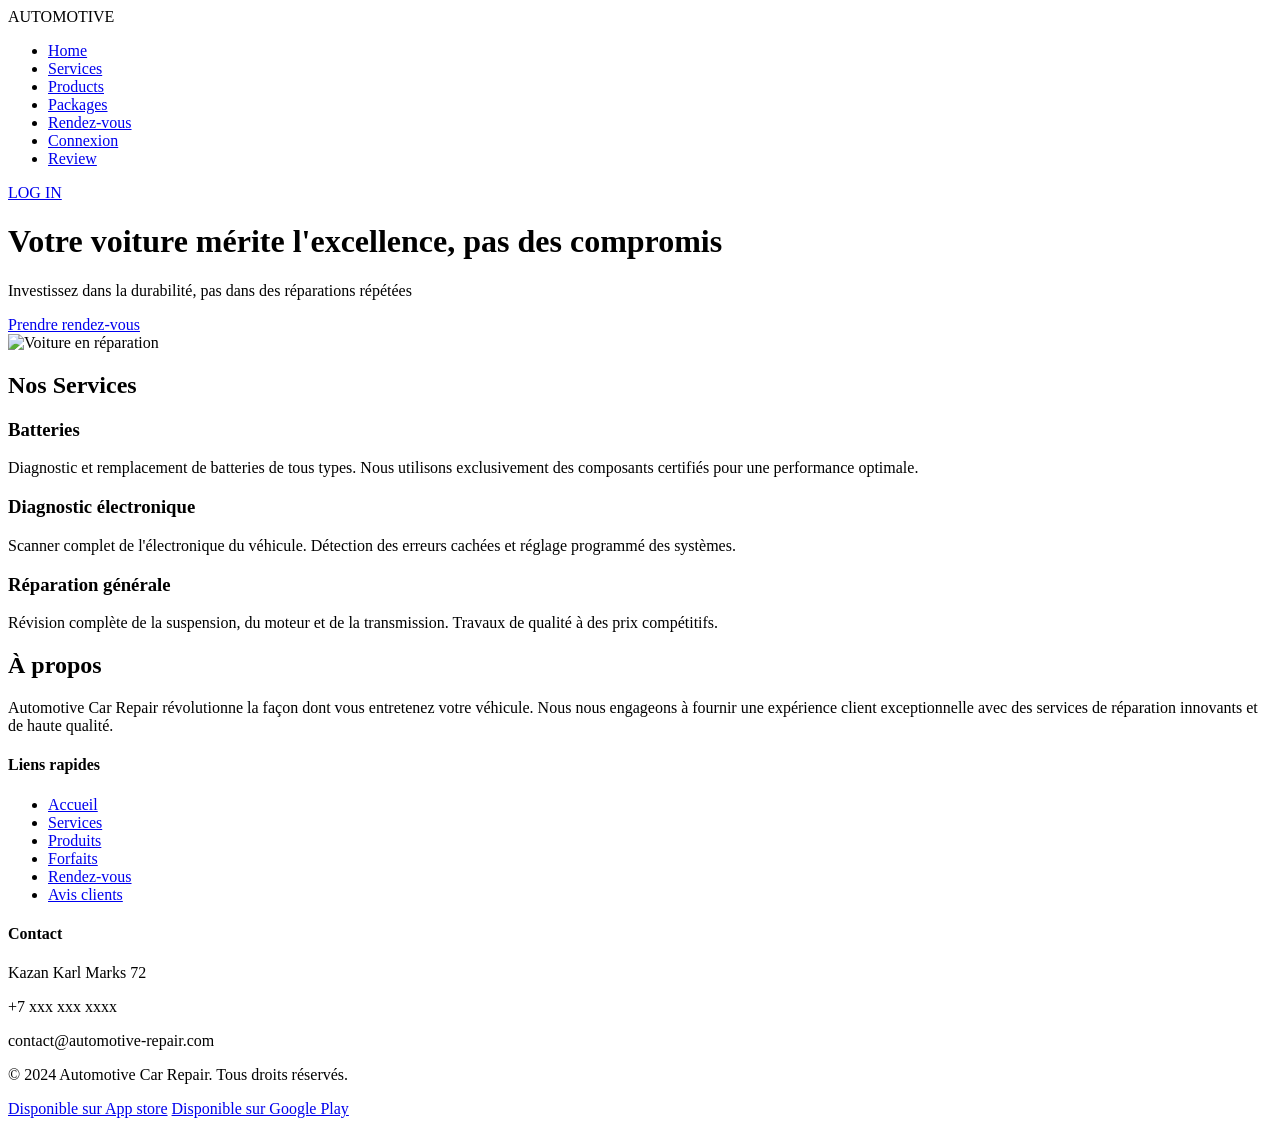
==== full.html @ f5b8f778 "Update full.html" ====
<!DOCTYPE html>
<html lang="fr">
<head>
    <meta charset="UTF-8">
    <meta name="viewport" content="width=device-width, initial-scale=1.0">
    <meta name="description" content="Service de réparation automobile à Kazan - Prise de rendez-vous en ligne">
    <title>Automotive - Car Repair</title>
    <link rel="stylesheet" href="style.css">
     <link rel="icon" type="image/x-icon" href="favicon.ico">
</head>
<body>
    <!-- Navigation -->
    <nav class="navbar">
        <div class="logo">AUTOMOTIVE</div>
        <ul class="nav-links">
            <li><a href="full.html">Home</a></li>
            <li><a href="#services">Services</a></li>
            <li><a href="#products">Products</a></li>
            <li><a href="#packages">Packages</a></li>
            <li><a href="rendezvousfi.html" onclick="checkAuth(event)">Rendez-vous</a></li>
            <li><a href="inscriptionfinal.html">Connexion</a></li>
            <li><a href="#review">Review</a></li>
        </ul>
        <div class="auth-buttons" id="auth-buttons">
            <a href="inscriptionfinal.html" class="btn-login">LOG IN</a>
        </div>
        <div class="user-info" id="user-info" style="display: none;">
            <span id="user-name-display"></span>
            <button onclick="logout()" class="logout-btn">Déconnexion</button>
        </div>
    </nav>

    <!-- Hero Section -->
    <header class="hero">
        <div class="hero-content">
            <h1>Votre voiture mérite l'excellence, pas des compromis</h1>
            <p>Investissez dans la durabilité, pas dans des réparations répétées</p>
            <a href="rendezvousfi.html" class="btn-primary" onclick="checkAuth(event)">Prendre rendez-vous</a>
        </div>
        <div class="hero-image">
            <img src="photo_2025-12-22_13-21-53.jpg" alt="Voiture en réparation" loading="lazy">
        </div>
    </header>

    <!-- Services Section -->
    <section id="services" class="services">
        <h2>Nos Services</h2>
        <div class="services-grid">
            <div class="service-card">
                <h3>Batteries</h3>
                <p>Diagnostic et remplacement de batteries de tous types. Nous utilisons exclusivement des composants certifiés pour une performance optimale.</p>
            </div>
            <div class="service-card">
                <h3>Diagnostic électronique</h3>
                <p>Scanner complet de l'électronique du véhicule. Détection des erreurs cachées et réglage programmé des systèmes.</p>
            </div>
            <div class="service-card">
                <h3>Réparation générale</h3>
                <p>Révision complète de la suspension, du moteur et de la transmission. Travaux de qualité à des prix compétitifs.</p>
            </div>
        </div>
    </section>

    <!-- About Section -->
    <section id="about" class="about">
        <h2>À propos</h2>
        <p>Automotive Car Repair révolutionne la façon dont vous entretenez votre véhicule. Nous nous engageons à fournir une expérience client exceptionnelle avec des services de réparation innovants et de haute qualité.</p>
    </section>

    <!-- Footer -->
    <footer>
        <div class="footer-content">
            <div class="quick-links">
                <h4>Liens rapides</h4>
                <ul>
                    <li><a href="full.html">Accueil</a></li>
                    <li><a href="#services">Services</a></li>
                    <li><a href="#products">Produits</a></li>
                    <li><a href="#packages">Forfaits</a></li>
                    <li><a href="rendezvousfi.html" onclick="checkAuth(event)">Rendez-vous</a></li>
                    <li><a href="#review">Avis clients</a></li>
                </ul>
            </div>
            <div class="contact">
                <h4>Contact</h4>
                <p>Kazan Karl Marks 72</p>
                <p>+7 xxx xxx xxxx</p>
                <p>contact@automotive-repair.com</p>
            </div>
        </div>
        <p class="copyright">© 2024 Automotive Car Repair. Tous droits réservés.</p>
        <div class="app-stores">
            <a href="#" class="app-store">Disponible sur App store</a>
            <a href="#" class="app-store">Disponible sur Google Play</a>
        </div>
    </footer>

    <script src="script.js"></script>
</body>
</html>
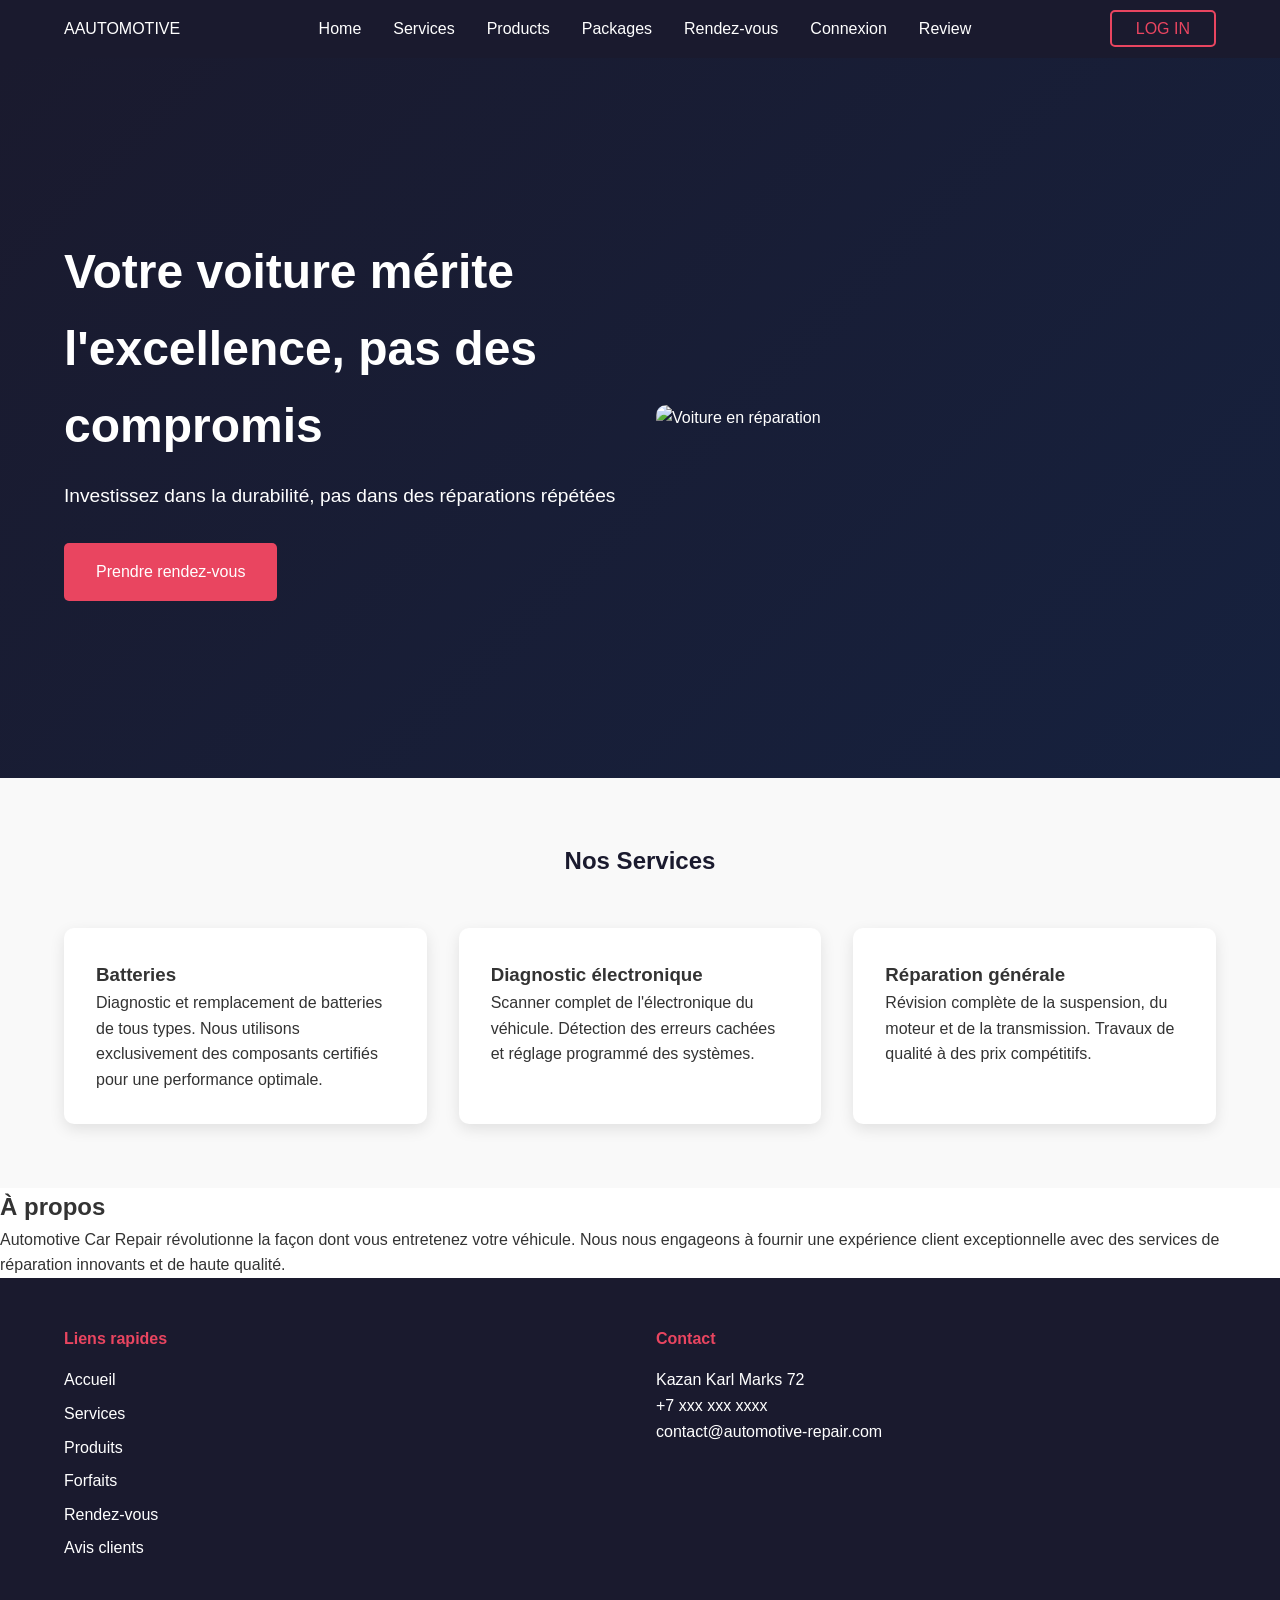
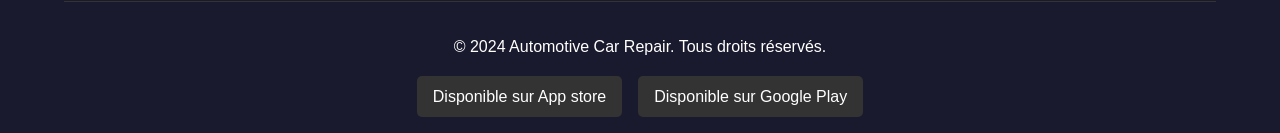
==== commit 4dbd1285: "Deplacement des fichiers" ====
--- a/full.html
+++ b/full.html
@@ -5,13 +5,13 @@
     <meta name="viewport" content="width=device-width, initial-scale=1.0">
     <meta name="description" content="Service de réparation automobile à Kazan - Prise de rendez-vous en ligne">
     <title>Automotive - Car Repair</title>
-    <link rel="stylesheet" href="style.css">
+    <link rel="stylesheet" href="site/style.css">
      <link rel="icon" type="image/x-icon" href="favicon.ico">
 </head>
 <body>
     <!-- Navigation -->
     <nav class="navbar">
-        <div class="logo">AUTOMOTIVE</div>
+        <div class="logo">AAUTOMOTIVE</div>
         <ul class="nav-links">
             <li><a href="full.html">Home</a></li>
             <li><a href="#services">Services</a></li>
@@ -95,6 +95,6 @@
         </div>
     </footer>
 
-    <script src="script.js"></script>
+    <script src="site/script.js"></script>
 </body>
-</html>
+</html>
--- a/site/style.css
+++ b/site/style.css
@@ -0,0 +1,541 @@
+
+* {
+    margin: 0;
+    padding: 0;
+    box-sizing: border-box;
+}
+
+body {
+    font-family: 'Segoe UI', Tahoma, Geneva, Verdana, sans-serif;
+    line-height: 1.6;
+    color: #333;
+}
+
+/* Navigation */
+.navbar {
+    display: flex;
+    justify-content: space-between;
+    align-items: center;
+    padding: 1rem 5%;
+    background: #1a1a2e;
+    color: white;
+    position: sticky;
+    top: 0;
+    z-index: 1000;
+}
+
+.nav-links {
+    display: flex;
+    list-style: none;
+    gap: 2rem;
+}
+
+.nav-links a {
+    color: white;
+    text-decoration: none;
+    transition: color 0.3s;
+}
+
+.nav-links a:hover {
+    color: #e94560;
+}
+
+/* Buttons */
+.btn-primary {
+    background: #e94560;
+    color: white;
+    padding: 1rem 2rem;
+    border: none;
+    border-radius: 5px;
+    cursor: pointer;
+    text-decoration: none;
+    display: inline-block;
+    transition: background 0.3s;
+}
+
+.btn-primary:hover {
+    background: #c73e54;
+}
+
+.btn-secondary {
+    background: #6c757d;
+    color: white;
+    padding: 1rem 2rem;
+    border: none;
+    border-radius: 5px;
+    cursor: pointer;
+    text-decoration: none;
+    display: inline-block;
+    transition: background 0.3s;
+}
+
+.btn-secondary:hover {
+    background: #545b62;
+}
+
+.btn-login {
+    background: transparent;
+    border: 2px solid #e94560;
+    color: #e94560;
+    padding: 0.5rem 1.5rem;
+    border-radius: 5px;
+    text-decoration: none;
+    transition: all 0.3s;
+}
+
+.btn-login:hover {
+    background: #e94560;
+    color: white;
+}
+
+/* Hero Section */
+.hero {
+    display: flex;
+    align-items: center;
+    justify-content: space-between;
+    padding: 4rem 5%;
+    background: linear-gradient(135deg, #1a1a2e 0%, #16213e 100%);
+    color: white;
+    min-height: 80vh;
+}
+
+.hero-content {
+    flex: 1;
+    padding-right: 2rem;
+}
+
+.hero-content h1 {
+    font-size: 3rem;
+    margin-bottom: 1rem;
+}
+
+.hero-content p {
+    font-size: 1.2rem;
+    margin-bottom: 2rem;
+}
+
+.hero-image {
+    flex: 1;
+}
+
+.hero-image img {
+    width: 100%;
+    border-radius: 10px;
+}
+
+/* Services Section */
+.services {
+    padding: 4rem 5%;
+    background: #f9f9f9;
+}
+
+.services h2 {
+    text-align: center;
+    margin-bottom: 3rem;
+    color: #1a1a2e;
+}
+
+.services-grid {
+    display: grid;
+    grid-template-columns: repeat(auto-fit, minmax(300px, 1fr));
+    gap: 2rem;
+}
+
+.service-card {
+    background: white;
+    padding: 2rem;
+    border-radius: 10px;
+    box-shadow: 0 5px 15px rgba(0,0,0,0.1);
+    transition: transform 0.3s;
+}
+
+.service-card:hover {
+    transform: translateY(-10px);
+}
+
+/* Forms */
+form {
+    max-width: 800px;
+    margin: 2rem auto;
+    padding: 2rem;
+    background: #f9f9f9;
+    border-radius: 10px;
+}
+
+fieldset {
+    border: 2px solid #ddd;
+    border-radius: 5px;
+    padding: 1.5rem;
+    margin-bottom: 1.5rem;
+}
+
+legend {
+    font-weight: bold;
+    color: #1a1a2e;
+    padding: 0 0.5rem;
+}
+
+.form-group {
+    margin-bottom: 1.5rem;
+}
+
+.form-group label {
+    display: block;
+    margin-bottom: 0.5rem;
+    font-weight: bold;
+}
+
+.form-group input,
+.form-group select,
+.form-group textarea {
+    width: 100%;
+    padding: 0.8rem;
+    border: 2px solid #ddd;
+    border-radius: 5px;
+    font-size: 1rem;
+}
+
+.form-group input:focus,
+.form-group select:focus,
+.form-group textarea:focus {
+    border-color: #e94560;
+    outline: none;
+}
+
+.form-group input:valid {
+    border-color: #4CAF50;
+}
+
+.form-group input:invalid {
+    border-color: #e94560;
+}
+
+input[readonly] {
+    background: #e9ecef;
+    cursor: not-allowed;
+    border-color: #6c757d;
+}
+
+/* Checkbox Group */
+.checkbox-group {
+    display: grid;
+    grid-template-columns: repeat(auto-fit, minmax(200px, 1fr));
+    gap: 1rem;
+}
+
+.checkbox-group label {
+    display: flex;
+    align-items: center;
+    gap: 0.5rem;
+    cursor: pointer;
+}
+
+/* Consent (ФЗ-152) */
+.consent {
+    margin: 1.5rem 0;
+    padding: 1rem;
+    background: #fff3cd;
+    border-radius: 5px;
+    border-left: 4px solid #ffc107;
+}
+
+.consent label {
+    display: flex;
+    align-items: flex-start;
+    gap: 0.5rem;
+    font-size: 0.9rem;
+    cursor: pointer;
+}
+
+/* Auth Warning */
+.auth-warning {
+    max-width: 600px;
+    margin: 3rem auto;
+    padding: 2rem;
+    background: #fff3cd;
+    border: 2px solid #ffc107;
+    border-radius: 10px;
+    text-align: center;
+}
+
+.auth-warning h2 {
+    color: #856404;
+    margin-bottom: 1rem;
+}
+
+.auth-warning ul {
+    text-align: left;
+    margin: 1.5rem 0;
+    padding-left: 2rem;
+}
+
+.auth-warning li {
+    margin: 0.5rem 0;
+    color: #856404;
+}
+
+.warning-buttons {
+    display: flex;
+    gap: 1rem;
+    justify-content: center;
+    margin-top: 2rem;
+}
+
+/* Auth Container */
+.auth-container {
+    max-width: 500px;
+    margin: 3rem auto;
+    padding: 2rem;
+    background: #f9f9f9;
+    border-radius: 10px;
+}
+
+.auth-benefits {
+    text-align: center;
+    margin-bottom: 2rem;
+}
+
+.benefits-list {
+    list-style: none;
+    text-align: left;
+    margin: 1rem 0;
+}
+
+.benefits-list li {
+    margin: 0.5rem 0;
+}
+
+.auth-tabs {
+    display: flex;
+    justify-content: center;
+    gap: 1rem;
+    margin-bottom: 2rem;
+}
+
+.tab-btn {
+    padding: 0.8rem 2rem;
+    border: 2px solid #e94560;
+    background: transparent;
+    color: #e94560;
+    cursor: pointer;
+    border-radius: 5px;
+    font-weight: bold;
+    transition: all 0.3s;
+}
+
+.tab-btn.active,
+.tab-btn:hover {
+    background: #e94560;
+    color: white;
+}
+
+.auth-form {
+    display: none;
+}
+
+.auth-form.active {
+    display: block;
+    animation: fadeIn 0.3s ease;
+}
+
+@keyframes fadeIn {
+    from { opacity: 0; transform: translateY(-10px); }
+    to { opacity: 1; transform: translateY(0); }
+}
+
+.form-options {
+    display: flex;
+    justify-content: space-between;
+    align-items: center;
+    margin: 1rem 0;
+}
+
+.forgot-password {
+    color: #e94560;
+    text-decoration: none;
+}
+
+.switch-auth {
+    text-align: center;
+    margin-top: 1.5rem;
+}
+
+.switch-auth a {
+    color: #e94560;
+    text-decoration: none;
+    font-weight: bold;
+}
+
+.social-login {
+    text-align: center;
+    margin: 1.5rem 0;
+}
+
+.social-buttons {
+    display: flex;
+    gap: 1rem;
+    justify-content: center;
+    margin-top: 1rem;
+}
+
+.social-btn {
+    padding: 0.5rem 1.5rem;
+    border: 2px solid #ddd;
+    background: white;
+    border-radius: 5px;
+    cursor: pointer;
+    transition: all 0.3s;
+}
+
+.social-btn.google:hover {
+    border-color: #DB4437;
+    color: #DB4437;
+}
+
+.social-btn.facebook:hover {
+    border-color: #4267B2;
+    color: #4267B2;
+}
+
+/* User Info (Connecté) */
+.user-info {
+    display: flex;
+    align-items: center;
+    gap: 1rem;
+}
+
+.user-info span {
+    color: #4CAF50;
+    font-weight: bold;
+}
+
+.logout-btn {
+    background: transparent;
+    border: 2px solid #e94560;
+    color: #e94560;
+    padding: 0.5rem 1rem;
+    border-radius: 5px;
+    cursor: pointer;
+    transition: all 0.3s;
+}
+
+.logout-btn:hover {
+    background: #e94560;
+    color: white;
+}
+
+/* Footer */
+footer {
+    background: #1a1a2e;
+    color: white;
+    padding: 3rem 5% 1rem;
+}
+
+.footer-content {
+    display: grid;
+    grid-template-columns: repeat(auto-fit, minmax(250px, 1fr));
+    gap: 2rem;
+    margin-bottom: 2rem;
+}
+
+.footer-content h4 {
+    margin-bottom: 1rem;
+    color: #e94560;
+}
+
+.footer-content ul {
+    list-style: none;
+}
+
+.footer-content ul li {
+    margin: 0.5rem 0;
+}
+
+.footer-content a {
+    color: white;
+    text-decoration: none;
+    transition: color 0.3s;
+}
+
+.footer-content a:hover {
+    color: #e94560;
+}
+
+.copyright {
+    text-align: center;
+    padding-top: 2rem;
+    border-top: 1px solid #333;
+}
+
+.app-stores {
+    display: flex;
+    gap: 1rem;
+    justify-content: center;
+    margin-top: 1rem;
+}
+
+.app-store {
+    background: #333;
+    color: white;
+    padding: 0.5rem 1rem;
+    border-radius: 5px;
+    text-decoration: none;
+    transition: background 0.3s;
+}
+
+.app-store:hover {
+    background: #e94560;
+}
+
+/* Responsive Mobile (ЛР2) */
+@media (max-width: 768px) {
+    .navbar {
+        flex-direction: column;
+        gap: 1rem;
+    }
+
+    .nav-links {
+        flex-direction: column;
+        gap: 0.5rem;
+        text-align: center;
+    }
+
+    .hero {
+        flex-direction: column;
+        text-align: center;
+    }
+
+    .hero-content {
+        padding-right: 0;
+        margin-bottom: 2rem;
+    }
+
+    .hero-content h1 {
+        font-size: 2rem;
+    }
+
+    form {
+        margin: 1rem;
+        padding: 1rem;
+    }
+
+    .auth-tabs {
+        flex-direction: column;
+    }
+
+    .tab-btn {
+        width: 100%;
+    }
+
+    .warning-buttons {
+        flex-direction: column;
+    }
+
+    .footer-content {
+        grid-template-columns: 1fr;
+    }
+
+    .app-stores {
+        flex-direction: column;
+    }
+}
